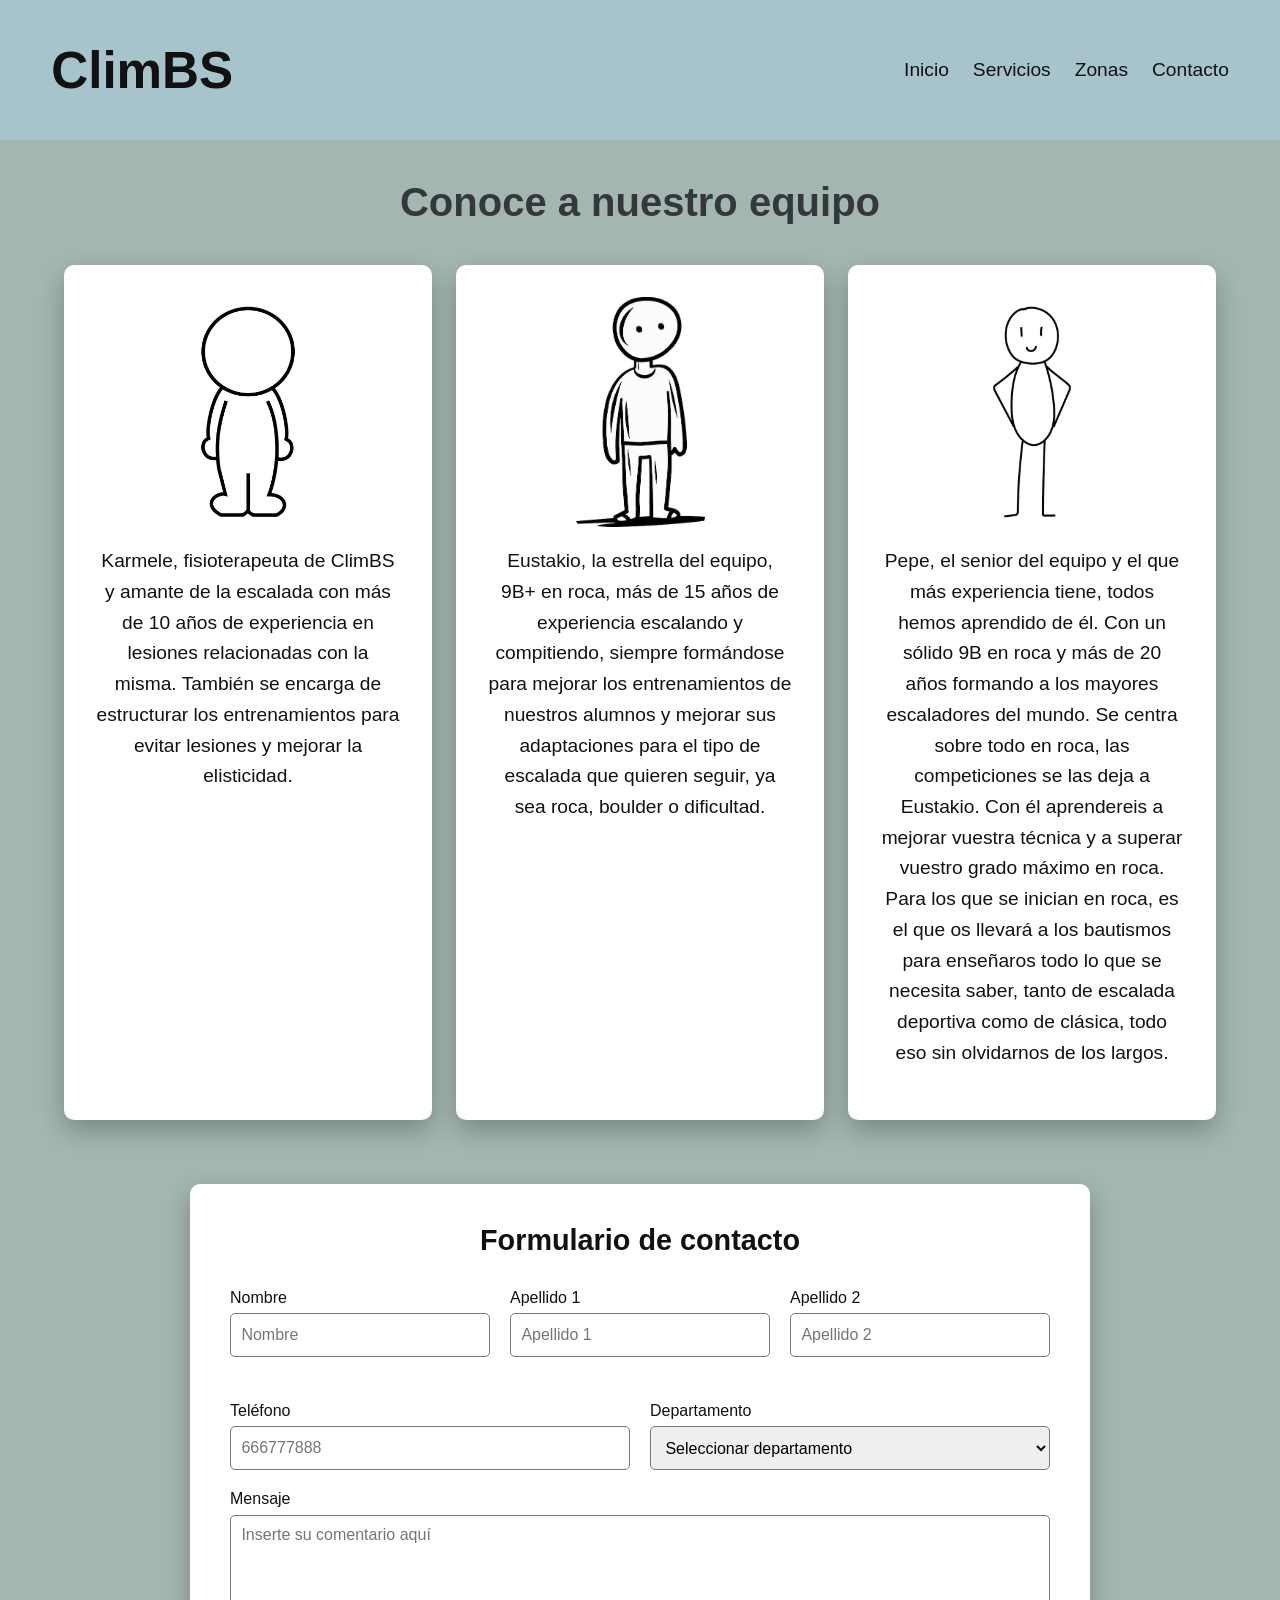
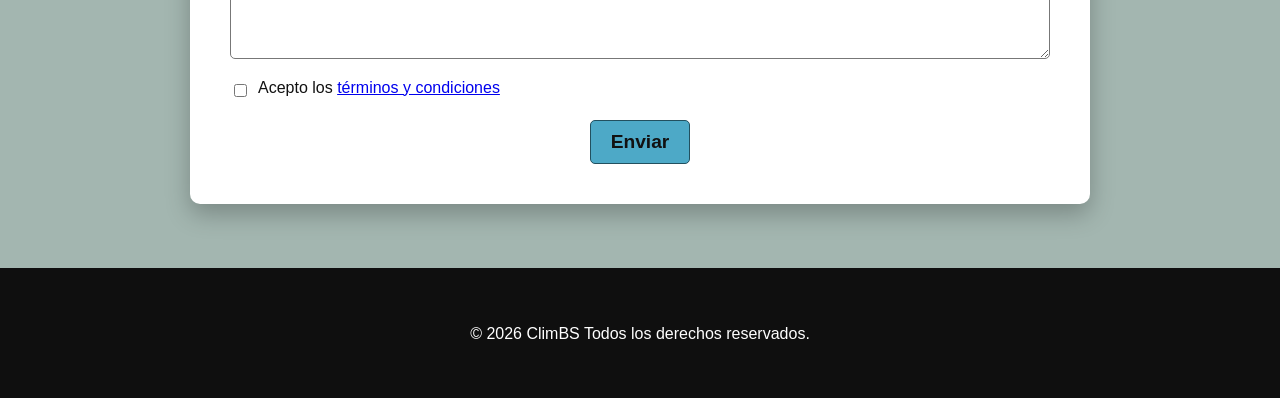
==== src/html/contact.html @ 0c8c34e2 "Estructura del proyecto" ====
<!doctype html>
<html lang="es">

<head>
  <meta charset="UTF-8" />
  <meta name="viewport" content="width=device-width, initial-scale=1.0" />
  <title>Contacto</title>

  <!-- Links -->
  <link rel="stylesheet" href="../css/styles.css" />
  <link rel="stylesheet" href="../css/contact.css" />

  <script type="module" src="../../main.js"></script>
</head>

<body>
  <!-- Header -->
  <header id="header">
    <a href="../../index.html" aria-label="Inicio">
      <h1 id="ClimBS">ClimBS</h1>
    </a>
    <nav id="nav">
      <!-- Botón -->
      <button class="menu-toggle" type="button" aria-expanded="false" aria-label="Abrir menú">
        &#9776;
      </button>
      <!-- Barra -->
      <ul class="nav-links" id="nav-links">
        <li><a href="../../index.html" aria-label="Inicio">Inicio</a></li>
        <li><a href="services.html" aria-label="Servicios">Servicios</a></li>
        <li><a href="zonas.html" aria-label="Zonas">Zonas</a></li>
        <li><a href="contact.html" aria-label="Contacto">Contacto</a></li>
      </ul>
    </nav>
  </header>

  <!-- Contenido principal -->
  <h2 class="contact_title">
    <span class="title_text">Conoce a nuestro equipo</span>
  </h2>

  <section class="container" aria-label="Equipo de ClimBS">
    <article class="card">
      <img class="card_img" src="../images/person1.jpg" alt="Karmele, fisioterapeuta" />
      <p class="card_text">
        Karmele, fisioterapeuta de ClimBS y amante de la escalada con más de 10 años de experiencia en lesiones
        relacionadas con la misma. También se encarga de estructurar los entrenamientos para evitar lesiones y mejorar
        la elisticidad.
      </p>
    </article>
    <article class="card">
      <img class="card_img" src="../images/person2.jpg" alt="Eustakio, entrenador" />
      <p class="card_text">
        Eustakio, la estrella del equipo, 9B+ en roca, más de 15 años de experiencia escalando y compitiendo, siempre
        formándose para mejorar los entrenamientos de nuestros alumnos y mejorar sus adaptaciones para el tipo de
        escalada que quieren seguir, ya sea roca, boulder o dificultad.
      </p>
    </article>
    <article class="card">
      <img class="card_img" src="../images/person3.jpg" alt="Pepe, entrenador" />
      <p class="card_text">
        Pepe, el senior del equipo y el que más experiencia tiene, todos hemos aprendido de él. Con un sólido
        9B en roca y más de 20 años formando a los mayores escaladores del mundo. Se centra sobre todo en roca, las
        competiciones se las deja a Eustakio. Con él aprendereis a mejorar vuestra técnica y a superar vuestro grado
        máximo en roca. Para los que se inician en roca, es el que os llevará a los bautismos para enseñaros todo lo que
        se necesita saber, tanto de escalada deportiva como de clásica, todo eso sin olvidarnos de los largos.

      </p>
    </article>
  </section>

  <!-- Formulario de contacto -->
  <section class="contact_section">
    <h2 class="form_title">Formulario de contacto</h2>
    <form id="contact_form" action="#" method="post">
      <span class="name_surname">
        <span class="name_container">
          <label for="name">Nombre</label>
          <input type="text" id="name" name="name" placeholder="Nombre" pattern="[A-Za-z ]{2,15}" maxlength="15"
            required />
        </span>
        <span class="surname1_container">
          <label for="surname1">Apellido 1</label>
          <input type="text" id="surname1" name="surname1" placeholder="Apellido 1" pattern="[A-Za-z ]{2,15}"
            maxlength="15" required />
        </span>
        <span class="surname2_container">
          <label for="surname2">Apellido 2</label>
          <input type="text" id="surname2" name="surname2" placeholder="Apellido 2" pattern="[A-Za-z ]{2,15}"
            maxlength="15" required />
        </span>
      </span>
      <span class="phone_department">
        <span class="phone_container">
          <label for="phone">Teléfono</label>
          <input type="tel" id="phone" name="phone" placeholder="666777888" pattern="[0-9]{9}" maxlength="9"
            inputmode="numeric" required />
        </span>
        <span class="department_container">
          <label for="department">Departamento</label>
          <select id="department" name="department" required>
            <option value="">Seleccionar departamento</option>
            <option value="client_att">Atención al Cliente</option>
            <option value="adm">Administración</option>
            <option value="rrhh">Recursos Humanos</option>
          </select>
        </span>
      </span>
      <span class="msg_container">
        <label for="message">Mensaje</label>
        <textarea id="message" name="message" rows="6" placeholder="Inserte su comentario aquí" required></textarea>
      </span>
      <span class="checkbox_container">
        <input type="checkbox" id="terms" name="terms" required />
        <label for="terms">Acepto los <a href="#">términos y condiciones</a></label>
      </span>
      <span class="button_container">
        <button type="submit" class="submit_btn">Enviar</button>
      </span>
    </form>
  </section>
  <!-- Fin formulario de contacto -->

</body>
<!-- Footer -->
<footer id="footer">
  <p class="copyright">&copy; 2026 ClimBS Todos los derechos reservados.</p>
</footer>

</html>
---- src/css/styles.css ----
/* General */
*,
*::before,
*::after {
    box-sizing: border-box;
}

body {
    min-width: 320px;
    margin: 0;
    background-color: #a3b6b0;
    color: #111;
    font-family: Arial, sans-serif;
}

p {
    font-size: 1.2rem;
    line-height: 1.6;
}


/* Menú */
#header {
    position: relative;
    display: grid;
    grid-template-columns: 1fr 1fr;
    align-items: center;
    width: 100%;
    min-height: 140px;
    padding: 1rem 4%;
    background-color: #a7c3cc;
}

#header a {
    color: #111;
    text-decoration: none;
}

#ClimBS {
    margin: 0;
    font-size: clamp(2.2rem, 5vw, 3.2rem);

}

#nav {
    display: flex;
    justify-content: flex-end;
    align-items: center;
}

.nav-links {
    display: flex;
    gap: 1.5rem;
    margin: 0;
    padding: 0;
    list-style: none;
}

.nav-links a {
    color: #111;
    font-size: 1.2rem;
    text-decoration: none;
}

.nav-links a:hover,
.nav-links a:focus-visible {
    text-decoration: underline;
}


/* Menú móvil */
.menu-toggle {
    display: none;
    padding: 0.25rem 0.5rem;
    border: 0;
    background: transparent;
    color: #111;
    font-size: 2rem;
    cursor: pointer;
}

@media (max-width: 780px) {
    #header {
        grid-template-columns: 1fr auto;
        min-height: 90px;
    }

    .menu-toggle {
        display: block;
    }

    .nav-links {
        position: absolute;
        z-index: 10;
        top: 100%;
        right: 0;
        display: none;
        width: min(100%, 320px);
        flex-direction: column;
        gap: 0;
        padding: 0.5rem 1rem;
        background-color: #a7c3cc;
        text-align: center;
        box-shadow: 0 8px 16px rgb(0 0 0 / 20%);
    }

    .nav-links.active {
        display: flex;
    }

    .nav-links a {
        display: block;
        padding: 0.8rem;
    }
}


/* body */
body {
    background-color: #a3b6b0;
    padding: 0;
    width: 100%;
    margin: 0;
    display: flex;
    flex-direction: column;
    align-items: center;
}

main {
    width: 100%;
}


/* Footer */
#footer {
    display: grid;
    align-items: center;
    width: 100%;
    min-height: 130px;
    padding: 1rem;
    background-color: #0f0f0f;
    color: #fff;
    text-align: center;
}

.copyright {
    margin: 0;
    font-size: 1rem;
}
---- src/css/contact.css ----
/* Equipo */
.contact_title {
    margin: 2.5rem 1rem;
    text-align: center;
}

.title_text {
    color: #34383d;
    font-size: clamp(1.75rem, 5vw, 2.5rem);
}

.container {
    display: grid;
    grid-template-columns: repeat(3, minmax(0, 1fr));
    gap: 1.5rem;
    width: min(90%, 1200px);
    margin: 0 auto;
}

.card {
    display: flex;
    flex-direction: column;
    align-items: center;
    padding: 2rem;
    border-radius: 10px;
    background-color: #fff;
    box-shadow: 0 10px 25px rgb(0 0 0 / 25%);
}

.card_img {
    width: 130px;
    height: 230px;
    object-fit: cover;
    border-radius: 10px;
}

.card_text {
    text-align: center;
}


/* Formulario */
.form_title {
    margin: 0 0 2rem;
    font-size: clamp(1.5rem, 4vw, 1.8rem);
    text-align: center;
}

.contact_section {
    width: min(90%, 900px);
    margin: 4rem auto;
    padding: 2.5rem;
    border-radius: 10px;
    background-color: #fff;
    box-shadow: 0 10px 25px rgb(0 0 0 / 25%);
}

#contact_form {
    display: flex;
    flex-direction: column;
    gap: 1.25rem;
}

.name_surname,
.phone_department {
    display: grid;
    grid-template-columns: repeat(3, minmax(0, 1fr));
    gap: 1.25rem;
}

.name_container,
.surname1_container,
.surname2_container {
    display: flex;
    flex-direction: column;
    margin-bottom: 25px;
}

.phone_department {
    grid-template-columns: repeat(2, minmax(0, 1fr));
}

.name_container,
.surname1_container,
.surname2_container,
.phone_container,
.department_container,
.msg_container {
    display: flex;
    flex-direction: column;
    gap: 0.4rem;
    min-width: 0;
}

#contact_form input:not([type="checkbox"]),
#department,
#message {
    width: 100%;
    min-height: 2.75rem;
    padding: 0.65rem;
    border: 1px solid #777;
    border-radius: 5px;
    font: inherit;
}

#message {
    min-height: 9rem;
    resize: vertical;
}

.checkbox_container {
    display: flex;
    align-items: flex-start;
    gap: 0.5rem;
}

.checkbox_container input {
    margin-top: 0.3rem;
}

.button_container {
    display: flex;
    justify-content: center;
}

.submit_btn {
    padding: 0.65rem 1.25rem;
    border: 1px solid #22505f;
    border-radius: 5px;
    background-color: #4da9c7;
    color: #111;
    font-size: 1.2rem;
    font-weight: bold;
    cursor: pointer;
}

.submit_btn:hover {
    background-color: #2d6375;
    color: #fff;
}

/* Móvil */
@media (max-width: 800px) {
    .container {
        grid-template-columns: 1fr;
        max-width: 600px;
    }

    .name_surname {
        grid-template-columns: 1fr;
    }
}

@media (max-width: 520px) {
    .contact_form {
        padding: 1.5rem;
    }

    .phone_department {
        grid-template-columns: 1fr;
    }
}
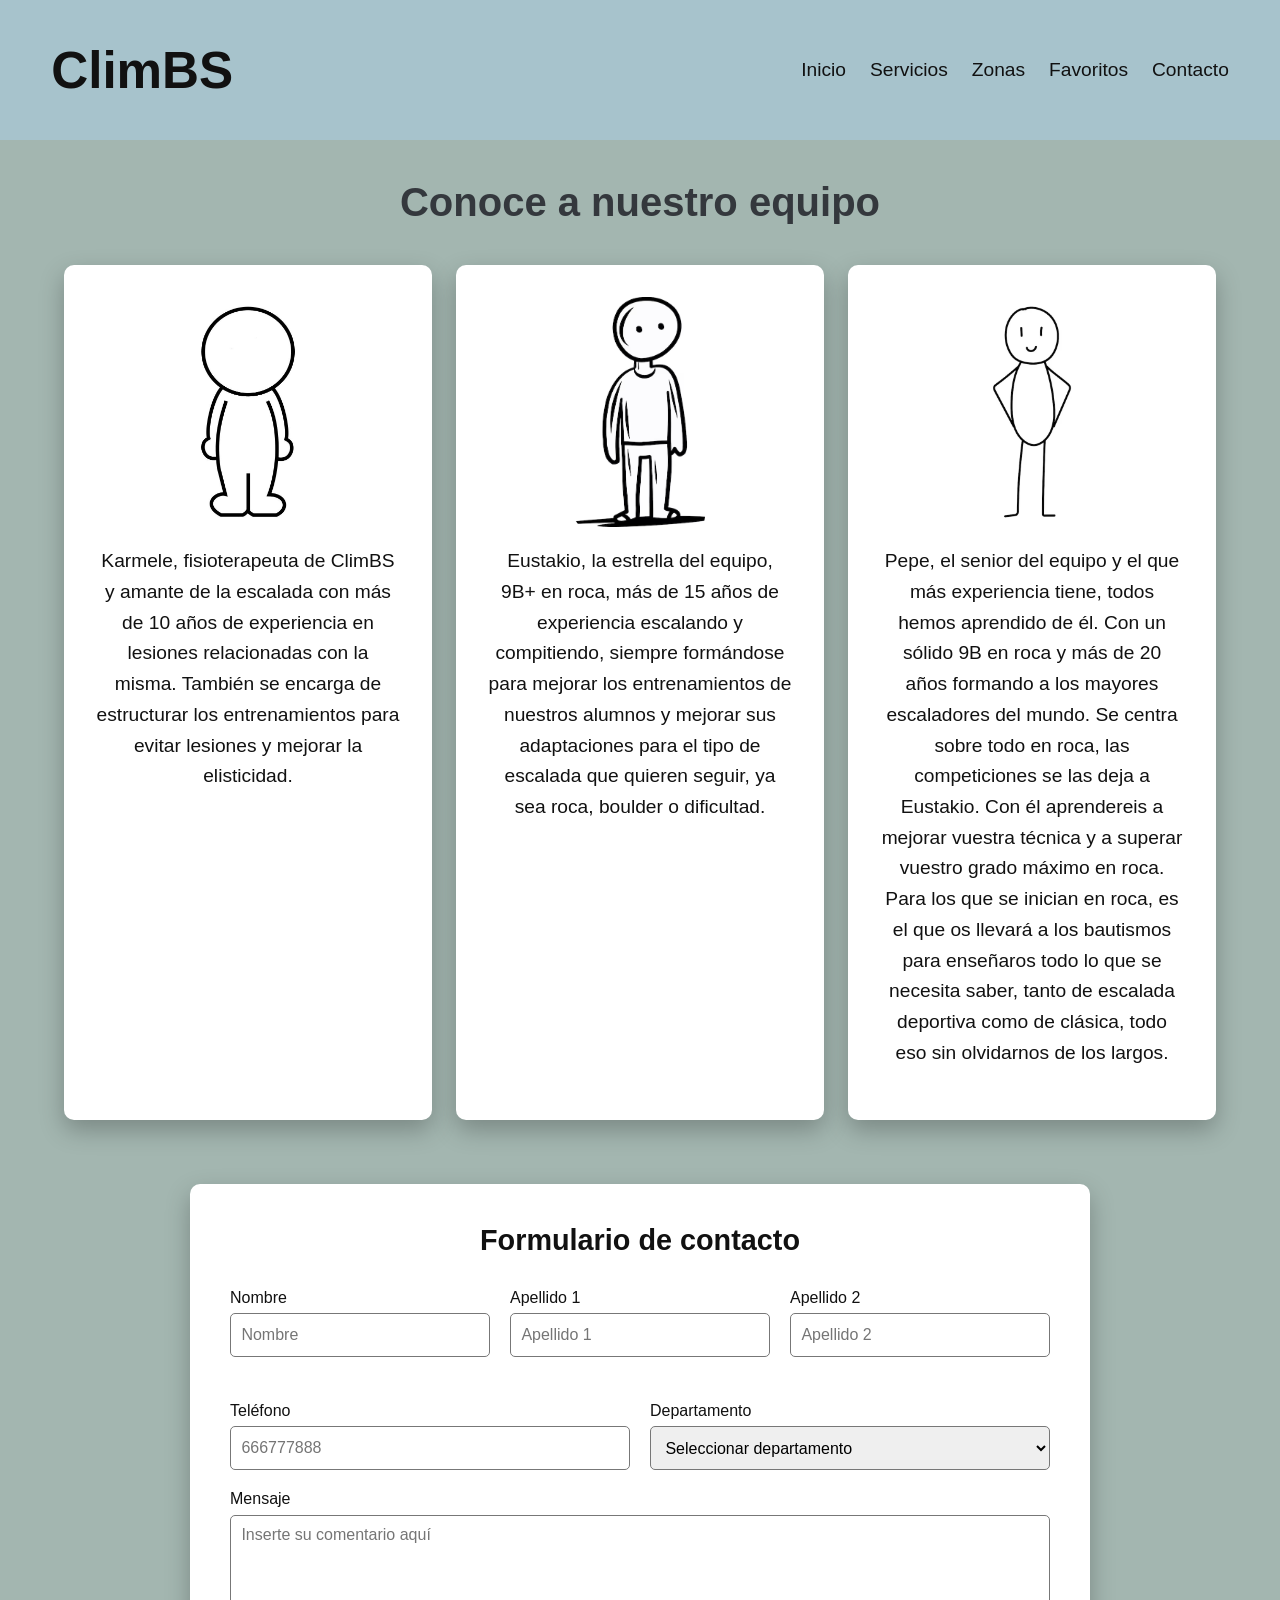
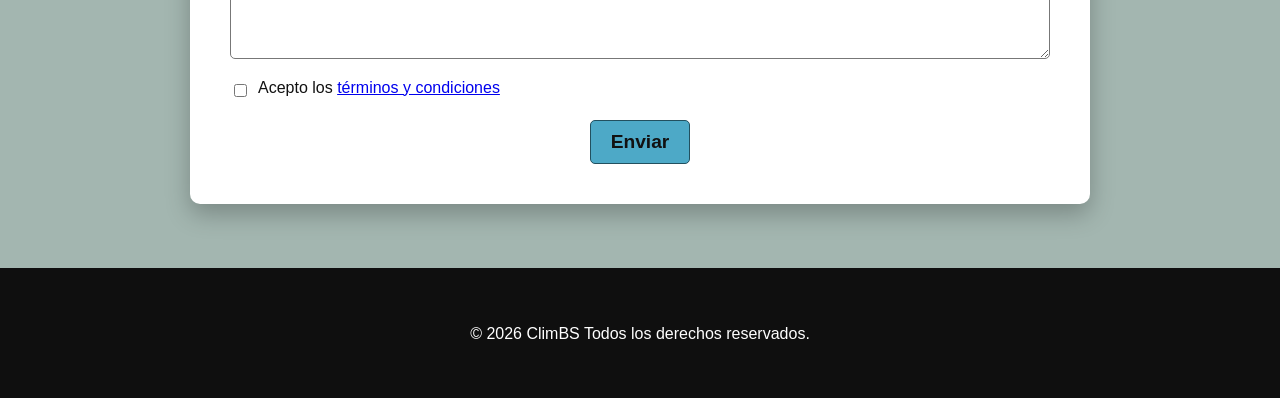
==== commit 36a6e793: "retoques finales y página de favoritos añadida" ====
--- a/src/html/contact.html
+++ b/src/html/contact.html
@@ -10,7 +10,7 @@
   <link rel="stylesheet" href="../css/styles.css" />
   <link rel="stylesheet" href="../css/contact.css" />
 
-  <script type="module" src="../../main.js"></script>
+  <script type="module" src="/index.js"></script>
 </head>
 
 <body>
@@ -29,6 +29,7 @@
         <li><a href="../../index.html" aria-label="Inicio">Inicio</a></li>
         <li><a href="services.html" aria-label="Servicios">Servicios</a></li>
         <li><a href="zonas.html" aria-label="Zonas">Zonas</a></li>
+        <li><a href="favoritos.html" aria-label="Favoritos">Favoritos</a></li>
         <li><a href="contact.html" aria-label="Contacto">Contacto</a></li>
       </ul>
     </nav>
@@ -126,5 +127,13 @@
 <footer id="footer">
   <p class="copyright">&copy; 2026 ClimBS Todos los derechos reservados.</p>
 </footer>
+<script>
+   //Validación formulario
+   const form = document.getElementById("contact_form");
 
+    form.addEventListener("submit", function (event) {
+        event.preventDefault();
+        alert("Formulario enviado correctamente");
+    });
+</script>
 </html>
